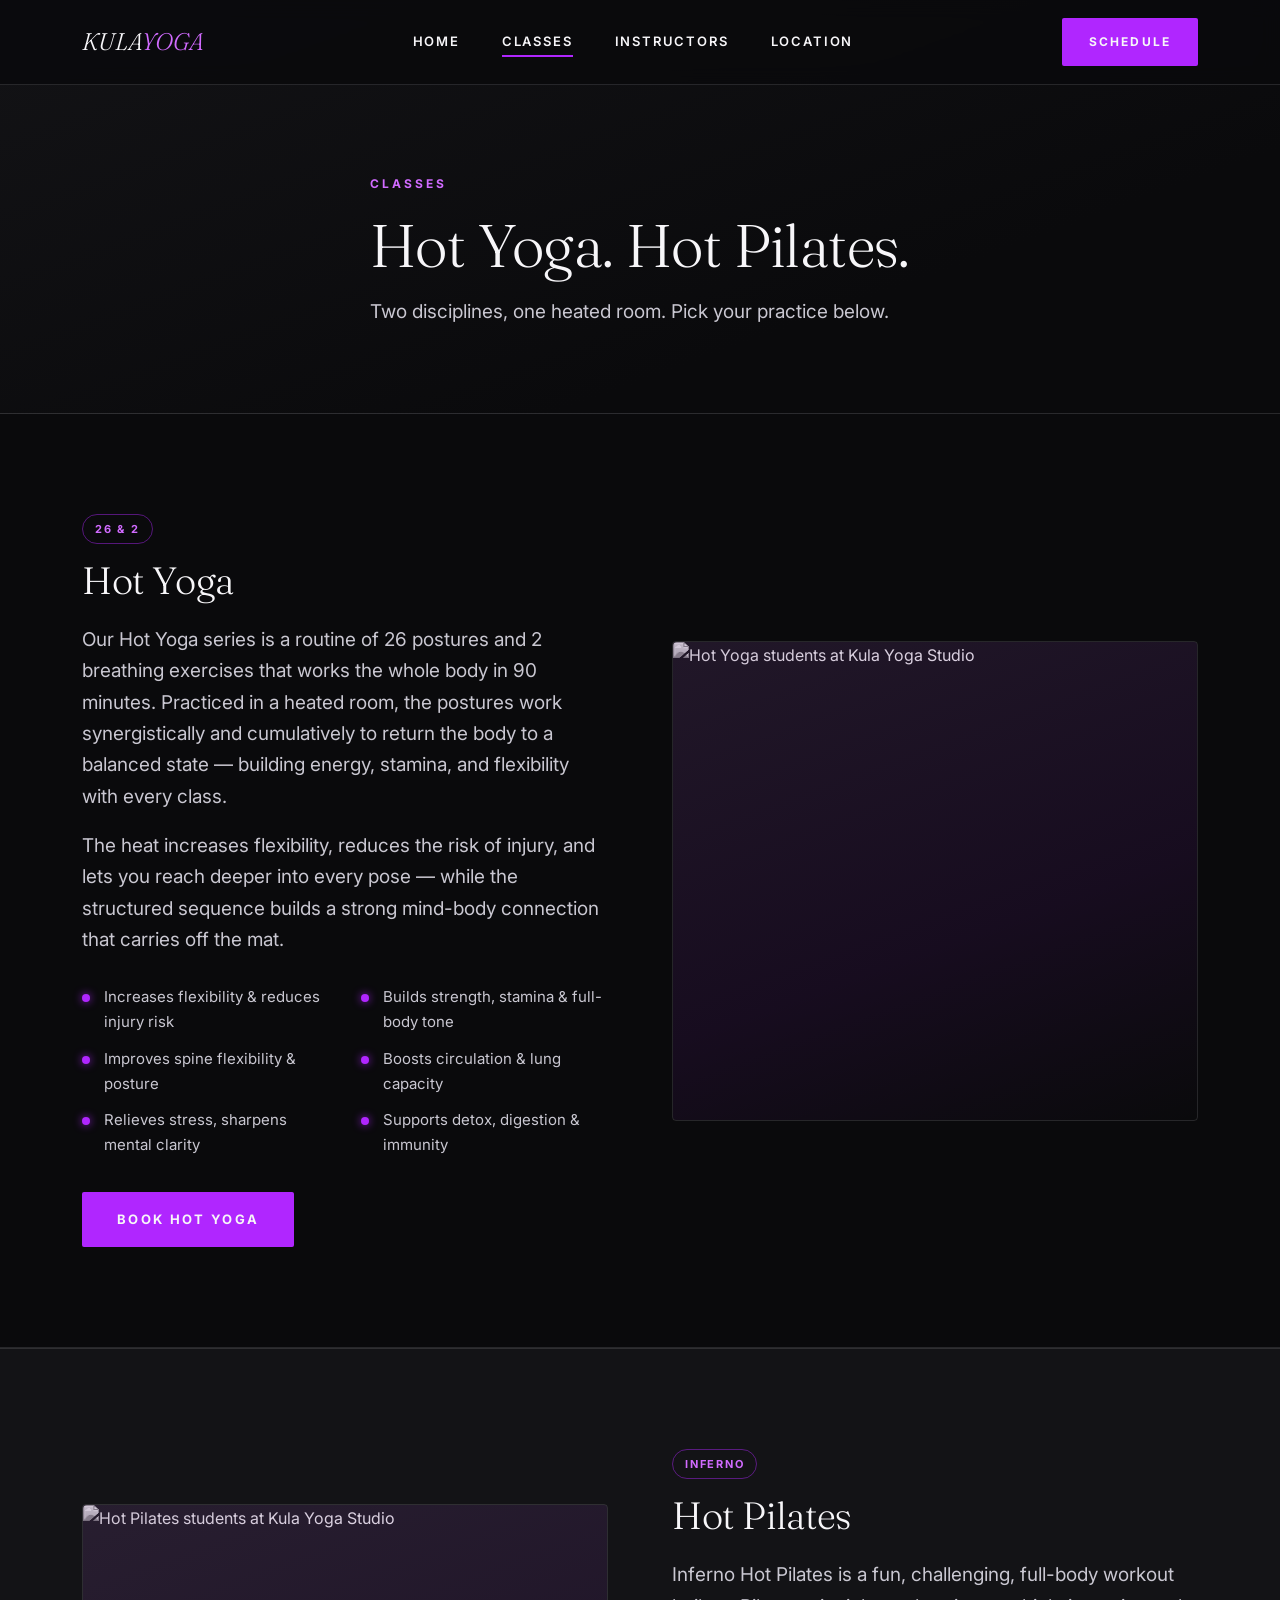
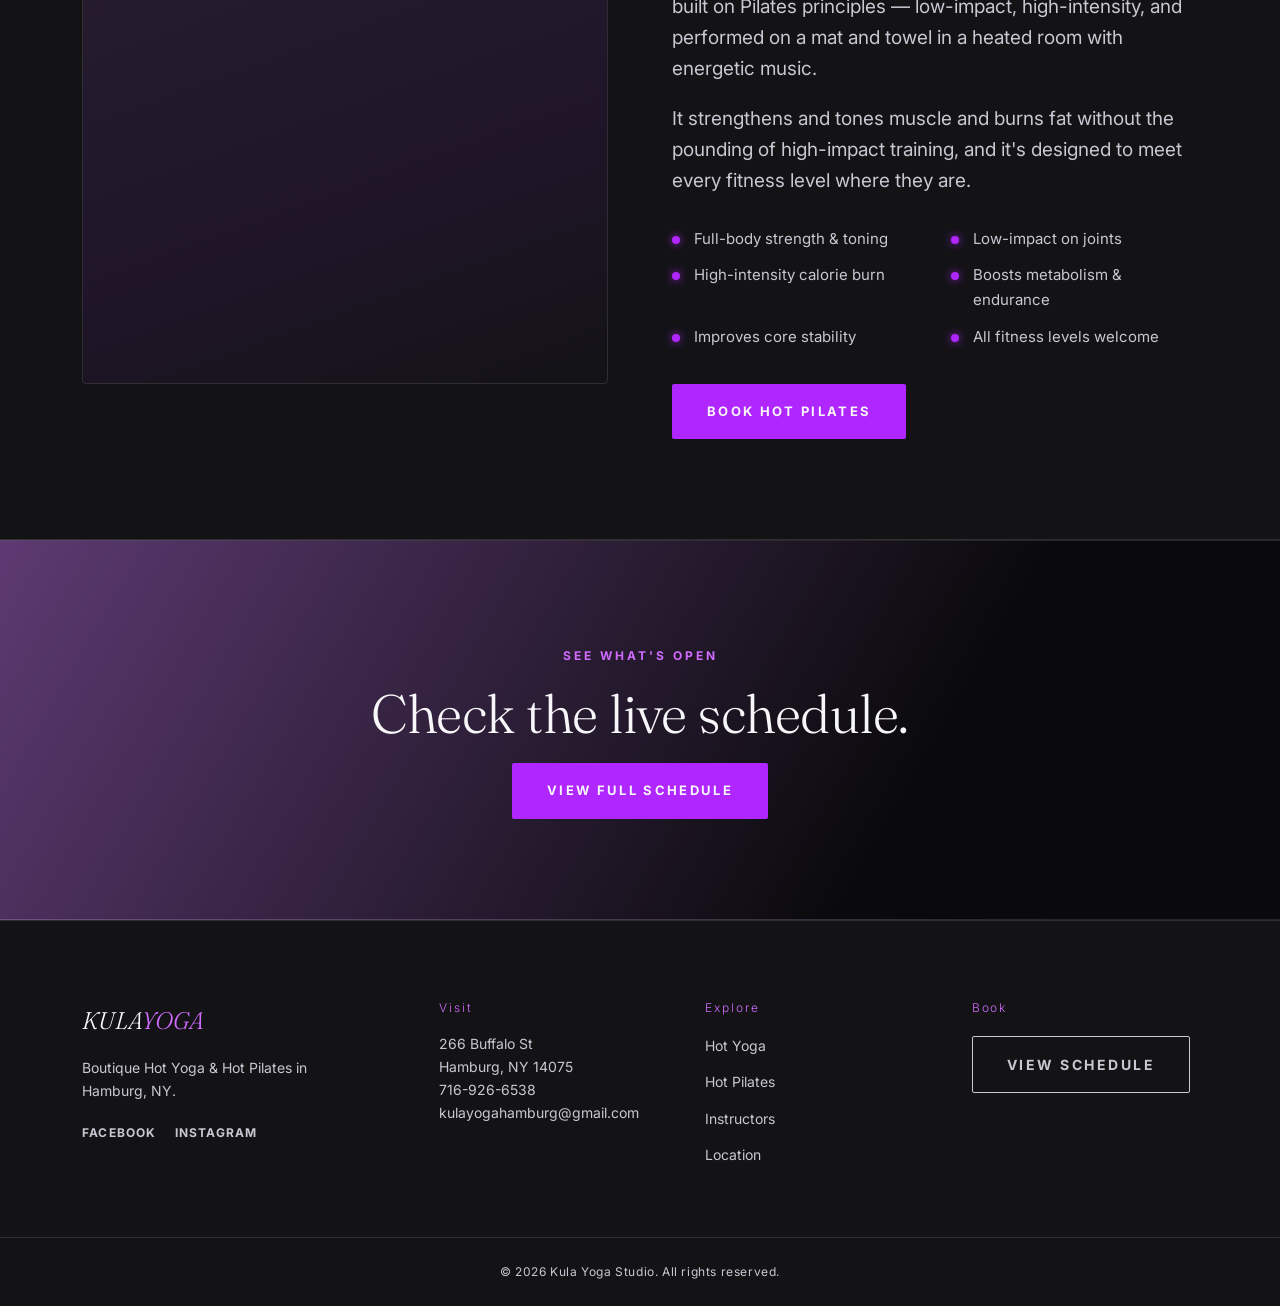
==== classes.html @ e3d1c580 "Add files via upload" ====
<!DOCTYPE html>
<html lang="en">
<head>
<meta charset="UTF-8">
<meta name="viewport" content="width=device-width, initial-scale=1.0">
<title>Classes — Hot Yoga &amp; Hot Pilates | Kula Yoga Studio</title>
<meta name="description" content="Hot Yoga (26 &amp; 2) and Inferno Hot Pilates classes at Kula Yoga Studio in Hamburg, NY.">
<link rel="preconnect" href="https://fonts.googleapis.com">
<link href="https://fonts.googleapis.com/css2?family=Fraunces:ital,opsz,wght@0,9..144,300;0,9..144,400;0,9..144,500;1,9..144,300;1,9..144,400;1,9..144,500&family=Inter:wght@400;500;600;700&display=swap" rel="stylesheet">
<link rel="stylesheet" href="styles.css">
</head>
<body>

<header class="site-header">
  <div class="header-inner">
    <a href="index.html" class="logo">KULA<span>YOGA</span></a>
    <nav class="main-nav">
      <ul>
        <li><a href="index.html">Home</a></li>
        <li class="has-dropdown active">
          <a href="classes.html">Classes</a>
          <ul class="dropdown">
            <li><a href="classes.html#hot-yoga">Hot Yoga</a></li>
            <li><a href="classes.html#hot-pilates">Hot Pilates</a></li>
          </ul>
        </li>
        <li><a href="instructors.html">Instructors</a></li>
        <li><a href="location.html">Location</a></li>
      </ul>
    </nav>
    <a class="btn btn-neon nav-cta" href="https://clients.mindbodyonline.com/classic/home?studioid=28443" target="_blank" rel="noopener">Schedule</a>
    <button class="mobile-toggle" aria-label="Toggle menu">☰</button>
  </div>
</header>

<section class="page-hero">
  <div class="wrap page-hero-inner">
    <div class="eyebrow">Classes</div>
    <h1 style="font-size:clamp(36px,6vw,60px);">Hot Yoga. Hot Pilates.</h1>
    <p class="lede" style="margin-top:18px;">Two disciplines, one heated room. Pick your practice below.</p>
  </div>
</section>

<section id="hot-yoga" class="class-detail">
  <div class="wrap grid-2">
    <div>
      <span class="tag">26 &amp; 2</span>
      <h2 style="font-size:38px; margin-bottom:22px;">Hot Yoga</h2>
      <p class="lede" style="max-width:none; margin-bottom:18px;">Our Hot Yoga series is a routine of 26 postures and 2 breathing exercises that works the whole body in 90 minutes. Practiced in a heated room, the postures work synergistically and cumulatively to return the body to a balanced state — building energy, stamina, and flexibility with every class.</p>
      <p class="lede" style="max-width:none; margin-bottom:30px;">The heat increases flexibility, reduces the risk of injury, and lets you reach deeper into every pose — while the structured sequence builds a strong mind-body connection that carries off the mat.</p>
      <ul class="benefits-list">
        <li>Increases flexibility &amp; reduces injury risk</li>
        <li>Builds strength, stamina &amp; full-body tone</li>
        <li>Improves spine flexibility &amp; posture</li>
        <li>Boosts circulation &amp; lung capacity</li>
        <li>Relieves stress, sharpens mental clarity</li>
        <li>Supports detox, digestion &amp; immunity</li>
      </ul>
      <div class="btn-row" style="margin-top:34px;">
        <a class="btn btn-neon" href="https://clients.mindbodyonline.com/asp/main_shop.asp?fl=true&amp;tabID=3" target="_blank" rel="noopener">Book Hot Yoga</a>
      </div>
    </div>
    <div class="photo-frame" style="min-height:480px;">
      <img class="photo" src="images/hotyoga.jpg" alt="Hot Yoga students at Kula Yoga Studio">
    </div>
  </div>
</section>

<section id="hot-pilates" class="class-detail section-alt">
  <div class="wrap grid-2">
    <div class="photo-frame" style="min-height:480px;">
      <img class="photo" src="images/hotpilates.jpg" alt="Hot Pilates students at Kula Yoga Studio">
    </div>
    <div>
      <span class="tag">Inferno</span>
      <h2 style="font-size:38px; margin-bottom:22px;">Hot Pilates</h2>
      <p class="lede" style="max-width:none; margin-bottom:18px;">Inferno Hot Pilates is a fun, challenging, full-body workout built on Pilates principles — low-impact, high-intensity, and performed on a mat and towel in a heated room with energetic music.</p>
      <p class="lede" style="max-width:none; margin-bottom:30px;">It strengthens and tones muscle and burns fat without the pounding of high-impact training, and it's designed to meet every fitness level where they are.</p>
      <ul class="benefits-list">
        <li>Full-body strength &amp; toning</li>
        <li>Low-impact on joints</li>
        <li>High-intensity calorie burn</li>
        <li>Boosts metabolism &amp; endurance</li>
        <li>Improves core stability</li>
        <li>All fitness levels welcome</li>
      </ul>
      <div class="btn-row" style="margin-top:34px;">
        <a class="btn btn-neon" href="https://clients.mindbodyonline.com/asp/main_shop.asp?fl=true&amp;tabID=3" target="_blank" rel="noopener">Book Hot Pilates</a>
      </div>
    </div>
  </div>
</section>

<section class="cta-banner">
  <div class="wrap">
    <div class="eyebrow">See What's Open</div>
    <h2>Check the live schedule.</h2>
    <div class="btn-row" style="justify-content:center;">
      <a class="btn btn-neon" href="https://clients.mindbodyonline.com/classic/home?studioid=28443" target="_blank" rel="noopener">View Full Schedule</a>
    </div>
  </div>
</section>

<footer class="site-footer">
  <div class="footer-inner">
    <div class="footer-brand">
      <a href="index.html" class="logo">KULA<span>YOGA</span></a>
      <p>Boutique Hot Yoga &amp; Hot Pilates in Hamburg, NY.</p>
      <div class="social-links">
        <a href="http://facebook.com/kulayogastudiohamburg" target="_blank" rel="noopener">Facebook</a>
        <a href="https://www.instagram.com/kula_yogastudio/" target="_blank" rel="noopener">Instagram</a>
      </div>
    </div>
    <div class="footer-col">
      <h4>Visit</h4>
      <p>266 Buffalo St<br>Hamburg, NY 14075</p>
      <p><a href="tel:7169266538">716-926-6538</a></p>
      <p><a href="mailto:kulayogahamburg@gmail.com">kulayogahamburg@gmail.com</a></p>
    </div>
    <div class="footer-col">
      <h4>Explore</h4>
      <ul>
        <li><a href="classes.html#hot-yoga">Hot Yoga</a></li>
        <li><a href="classes.html#hot-pilates">Hot Pilates</a></li>
        <li><a href="instructors.html">Instructors</a></li>
        <li><a href="location.html">Location</a></li>
      </ul>
    </div>
    <div class="footer-col">
      <h4>Book</h4>
      <a class="btn btn-outline" href="https://clients.mindbodyonline.com/classic/home?studioid=28443" target="_blank" rel="noopener">View Schedule</a>
    </div>
  </div>
  <div class="footer-bottom">© 2026 Kula Yoga Studio. All rights reserved.</div>
</footer>

<script src="script.js"></script>
</body>
</html>
---- styles.css ----
/* ==========================================================================
   KULA YOGA — Boutique Hot Yoga / Hot Pilates
   Black + White + Electric Neon Purple
   ========================================================================== */

:root {
  --black: #0a0a0c;
  --black-soft: #131316;
  --charcoal: #1b1b1f;
  --white: #f7f6f9;
  --white-dim: #c9c7d1;
  --neon: #b026ff;
  --neon-bright: #d16bff;
  --neon-deep: #5d3a72;
  --line: rgba(247, 246, 249, 0.12);
  --font-display: 'Fraunces', serif;
  --font-body: 'Inter', sans-serif;
}

* { box-sizing: border-box; margin: 0; padding: 0; }

html { scroll-behavior: smooth; }

body {
  background: var(--black);
  color: var(--white);
  font-family: var(--font-body);
  line-height: 1.65;
  -webkit-font-smoothing: antialiased;
  overflow-x: hidden;
}

img { max-width: 100%; display: block; }

a { color: inherit; text-decoration: none; }

ul { list-style: none; }

.wrap {
  max-width: 1180px;
  margin: 0 auto;
  padding: 0 32px;
}

h1, h2, h3, h4 {
  font-family: var(--font-display);
  font-weight: 300;
  line-height: 1.1;
  letter-spacing: -0.01em;
  text-transform: none;
}

.eyebrow {
  display: inline-block;
  font-family: var(--font-body);
  font-size: 12px;
  font-weight: 700;
  letter-spacing: 0.25em;
  text-transform: uppercase;
  color: var(--neon-bright);
  margin-bottom: 18px;
}

.section {
  padding: 110px 0;
  position: relative;
}

.section-tight { padding: 70px 0; }

.section-alt {
  background: var(--black-soft);
  border-top: 1px solid var(--line);
  border-bottom: 1px solid var(--line);
}

.center { text-align: center; }

.lede {
  font-size: 19px;
  color: var(--white-dim);
  max-width: 640px;
}

.center .lede { margin-left: auto; margin-right: auto; }

/* Buttons */
.btn {
  display: inline-block;
  padding: 16px 34px;
  font-family: var(--font-body);
  font-weight: 700;
  font-size: 13px;
  letter-spacing: 0.18em;
  text-transform: uppercase;
  border-radius: 2px;
  border: 1px solid transparent;
  cursor: pointer;
  transition: all 0.25s ease;
}

.btn-neon {
  background: var(--neon);
  color: var(--white);
  box-shadow: 0 0 0 rgba(176, 38, 255, 0);
}

.btn-neon:hover {
  background: var(--neon-bright);
  box-shadow: 0 0 28px rgba(176, 38, 255, 0.65);
  transform: translateY(-1px);
}

.btn-outline {
  background: transparent;
  border-color: var(--white-dim);
  color: var(--white);
}

.btn-outline:hover {
  border-color: var(--neon-bright);
  color: var(--neon-bright);
}

.btn-row { display: flex; gap: 16px; flex-wrap: wrap; }
.center .btn-row { justify-content: center; }

/* Header */
.site-header {
  position: fixed;
  top: 0; left: 0; right: 0;
  z-index: 100;
  background: rgba(10, 10, 12, 0.85);
  backdrop-filter: blur(10px);
  border-bottom: 1px solid var(--line);
}

.header-inner {
  max-width: 1180px;
  margin: 0 auto;
  padding: 0 32px;
  height: 84px;
  display: flex;
  align-items: center;
  justify-content: space-between;
  gap: 24px;
}

.logo {
  font-family: var(--font-display);
  font-style: italic;
  font-size: 24px;
  font-weight: 300;
  letter-spacing: 0;
  color: var(--white);
  white-space: nowrap;
}

.logo span { color: var(--neon-bright); font-style: italic; }

.main-nav { flex: 1; }

.main-nav > ul {
  display: flex;
  justify-content: center;
  gap: 42px;
}

.main-nav > ul > li {
  position: relative;
}

.main-nav > ul > li > a {
  font-size: 13px;
  font-weight: 600;
  letter-spacing: 0.14em;
  text-transform: uppercase;
  padding: 30px 0;
  display: inline-block;
  position: relative;
}

.main-nav > ul > li > a::after {
  content: "";
  position: absolute;
  left: 0; bottom: 26px;
  width: 0;
  height: 2px;
  background: var(--neon);
  transition: width 0.25s ease;
}

.main-nav > ul > li > a:hover::after,
.main-nav > ul > li.active > a::after {
  width: 100%;
}

.has-dropdown > a::before {
  content: "";
}

.dropdown {
  position: absolute;
  top: 100%;
  left: 50%;
  transform: translateX(-50%) translateY(8px);
  background: var(--charcoal);
  border: 1px solid var(--line);
  min-width: 200px;
  padding: 8px;
  opacity: 0;
  visibility: hidden;
  transition: all 0.2s ease;
  box-shadow: 0 20px 40px rgba(0,0,0,0.5);
}

.has-dropdown:hover .dropdown,
.has-dropdown.open .dropdown {
  opacity: 1;
  visibility: visible;
  transform: translateX(-50%) translateY(0);
}

.dropdown li a {
  display: block;
  padding: 12px 16px;
  font-size: 12px;
  font-weight: 600;
  letter-spacing: 0.1em;
  text-transform: uppercase;
  border-radius: 2px;
}

.dropdown li a:hover {
  background: rgba(176, 38, 255, 0.12);
  color: var(--neon-bright);
}

.nav-cta { flex-shrink: 0; padding: 13px 26px; font-size: 12px; }

.mobile-toggle {
  display: none;
  background: none;
  border: none;
  color: var(--white);
  font-size: 26px;
  cursor: pointer;
}

/* Hero */
.hero {
  min-height: 92vh;
  display: flex;
  align-items: center;
  padding-top: 84px;
  position: relative;
  background: var(--black);
  overflow: hidden;
}

.hero-bg {
  position: absolute;
  inset: 0;
  width: 100%;
  height: 100%;
  object-fit: cover;
  object-position: top center;
  filter: grayscale(1) contrast(1.05);
  opacity: 0.55;
}

.hero::before {
  content: "";
  position: absolute;
  inset: 0;
  background: radial-gradient(ellipse at 30% 25%, rgba(93,58,114,0.7), transparent 55%),
              radial-gradient(ellipse at 80% 85%, rgba(176,38,255,0.35), transparent 50%),
              linear-gradient(180deg, rgba(10,10,12,0.55) 0%, rgba(10,10,12,0.75) 55%, var(--black) 100%);
  z-index: 1;
}

.hero-inner { position: relative; z-index: 2; }

.hero-inner {
  max-width: 1180px;
  margin: 0 auto;
  padding: 60px 32px;
  width: 100%;
}

.hero h1 {
  font-size: clamp(42px, 7vw, 92px);
  max-width: 900px;
}

.hero h1 .accent { color: var(--neon-bright); font-style: italic; font-weight: 300; }

.hero .lede { margin-top: 24px; font-size: 20px; }

.hero .btn-row { margin-top: 40px; }

.hero-photo-tag {
  position: absolute;
  right: 6%;
  top: 50%;
  transform: translateY(-50%);
  width: 320px;
  height: 420px;
}

.page-hero {
  min-height: 46vh;
  display: flex;
  align-items: center;
  padding-top: 84px;
  background: linear-gradient(160deg, var(--black-soft), var(--black) 70%);
  border-bottom: 1px solid var(--line);
}

.page-hero-inner { padding: 70px 0; }

/* Image placeholders */
.img-placeholder {
  background: repeating-linear-gradient(135deg, #1a1a1e, #1a1a1e 12px, #1f151f 12px, #1f151f 24px);
  border: 1px dashed rgba(176,38,255,0.5);
  display: flex;
  align-items: center;
  justify-content: center;
  color: var(--neon-bright);
  font-family: var(--font-body);
  font-size: 12px;
  font-weight: 700;
  letter-spacing: 0.14em;
  text-transform: uppercase;
  text-align: center;
  border-radius: 4px;
  min-height: 260px;
  padding: 20px;
}

/* Real photos */
.photo {
  width: 100%;
  height: 100%;
  object-fit: cover;
  display: block;
  filter: grayscale(1) contrast(1.05);
  border-radius: 4px;
  transition: filter 0.4s ease, transform 0.4s ease;
}

.photo-frame {
  position: relative;
  overflow: hidden;
  border-radius: 4px;
  border: 1px solid var(--line);
  min-height: 260px;
}

.photo-frame:hover .photo {
  filter: grayscale(0.35) contrast(1.05) saturate(1.1);
  transform: scale(1.04);
}

.photo-frame::after {
  content: "";
  position: absolute;
  inset: 0;
  background: linear-gradient(160deg, rgba(93,58,114,0.28), rgba(176,38,255,0.08) 60%, transparent);
  pointer-events: none;
}

.class-card .photo-frame { min-height: 220px; border-radius: 0; border-left: none; border-right: none; border-top: none; }

/* Grid layouts */
.grid-2 {
  display: grid;
  grid-template-columns: 1fr 1fr;
  gap: 64px;
  align-items: center;
}

.grid-3 {
  display: grid;
  grid-template-columns: repeat(3, 1fr);
  gap: 32px;
}

.grid-4 {
  display: grid;
  grid-template-columns: repeat(4, 1fr);
  gap: 28px;
}

/* Class / feature cards */
.card {
  background: var(--black-soft);
  border: 1px solid var(--line);
  border-radius: 6px;
  padding: 40px 32px;
  transition: border-color 0.25s ease, transform 0.25s ease;
}

.card:hover {
  border-color: rgba(176, 38, 255, 0.5);
  transform: translateY(-4px);
}

.class-card {
  border: 1px solid var(--line);
  border-radius: 6px;
  overflow: hidden;
  background: var(--black-soft);
  transition: border-color 0.25s ease, transform 0.25s ease;
}

.class-card:hover {
  border-color: rgba(176, 38, 255, 0.6);
  transform: translateY(-4px);
}

.class-card .img-placeholder { min-height: 220px; border-radius: 0; border-left: none; border-right: none; border-top: none; }

.class-card-body { padding: 32px; }

.tag {
  display: inline-block;
  font-size: 11px;
  font-weight: 700;
  letter-spacing: 0.16em;
  text-transform: uppercase;
  color: var(--neon-bright);
  border: 1px solid rgba(176,38,255,0.45);
  padding: 5px 12px;
  border-radius: 20px;
  margin-bottom: 16px;
}

/* Class detail sections */
.class-detail {
  padding: 100px 0;
  scroll-margin-top: 100px;
  border-bottom: 1px solid var(--line);
}

.class-detail:last-child { border-bottom: none; }

.benefits-list {
  display: grid;
  grid-template-columns: 1fr 1fr;
  gap: 12px 32px;
  margin-top: 28px;
}

.benefits-list li {
  font-size: 15px;
  color: var(--white-dim);
  padding-left: 22px;
  position: relative;
}

.benefits-list li::before {
  content: "";
  position: absolute;
  left: 0;
  top: 9px;
  width: 8px;
  height: 8px;
  background: var(--neon);
  border-radius: 50%;
  box-shadow: 0 0 8px rgba(176,38,255,0.8);
}

/* Testimonials */
.testimonial {
  border-left: 2px solid var(--neon);
  padding-left: 24px;
}

.testimonial p { font-size: 17px; color: var(--white-dim); font-style: italic; }
.testimonial cite { display: block; margin-top: 14px; font-style: normal; font-size: 12px; letter-spacing: 0.14em; text-transform: uppercase; color: var(--neon-bright); }

/* Instructor cards */
.instructor-card { text-align: left; }
.instructor-card .img-placeholder,
.instructor-card .photo-frame { aspect-ratio: 4/5; min-height: 0; margin-bottom: 20px; }
.instructor-card h3 { font-size: 18px; }
.instructor-card .role { color: var(--neon-bright); font-size: 12px; letter-spacing: 0.12em; text-transform: uppercase; margin: 6px 0 12px; font-weight: 700; }
.instructor-card p.bio { font-size: 14px; color: var(--white-dim); }

/* Location */
.map-frame {
  border: 1px solid var(--line);
  border-radius: 6px;
  overflow: hidden;
  min-height: 420px;
}

.map-frame iframe { width: 100%; height: 100%; min-height: 420px; border: 0; filter: grayscale(1) invert(0.92) contrast(0.9); }

.info-line { display: flex; gap: 14px; margin-bottom: 18px; font-size: 16px; }
.info-line .label { color: var(--neon-bright); font-weight: 700; font-size: 12px; letter-spacing: 0.12em; text-transform: uppercase; min-width: 90px; padding-top: 3px; }

/* CTA banner */
.cta-banner {
  background: linear-gradient(120deg, var(--neon-deep), var(--black) 70%);
  border-top: 1px solid var(--line);
  border-bottom: 1px solid var(--line);
  text-align: center;
  padding: 100px 0;
}

.cta-banner h2 { font-size: clamp(30px, 5vw, 54px); margin-bottom: 20px; }

/* Footer */
.site-footer {
  background: var(--black-soft);
  border-top: 1px solid var(--line);
  padding: 80px 0 0;
}

.footer-inner {
  max-width: 1180px;
  margin: 0 auto;
  padding: 0 32px;
  display: grid;
  grid-template-columns: 1.4fr 1fr 1fr 1fr;
  gap: 40px;
  padding-bottom: 60px;
}

.footer-brand p { color: var(--white-dim); font-size: 14px; margin: 16px 0 20px; max-width: 240px; }

.social-links { display: flex; gap: 18px; }
.social-links a { font-size: 12px; font-weight: 700; letter-spacing: 0.1em; text-transform: uppercase; color: var(--white-dim); }
.social-links a:hover { color: var(--neon-bright); }

.footer-col h4 { font-family: var(--font-body); font-size: 12px; letter-spacing: 0.16em; color: var(--neon-bright); margin-bottom: 18px; }
.footer-col p, .footer-col a { color: var(--white-dim); font-size: 14px; }
.footer-col ul li { margin-bottom: 10px; }
.footer-col ul li a:hover { color: var(--neon-bright); }
.footer-col .btn { margin-top: 4px; }

.footer-bottom {
  border-top: 1px solid var(--line);
  padding: 24px 32px;
  text-align: center;
  font-size: 12px;
  color: var(--white-dim);
  letter-spacing: 0.05em;
}

/* Responsive */
@media (max-width: 980px) {
  .main-nav, .nav-cta { display: none; }
  .mobile-toggle { display: block; }
  .site-header.open .main-nav {
    display: block;
    position: absolute;
    top: 84px; left: 0; right: 0;
    background: var(--black-soft);
    border-top: 1px solid var(--line);
    padding: 20px 32px 30px;
  }
  .site-header.open .main-nav > ul { flex-direction: column; gap: 4px; }
  .site-header.open .main-nav > ul > li > a { padding: 14px 0; }
  .site-header.open .dropdown { position: static; opacity: 1; visibility: visible; transform: none; display: none; background: transparent; border: none; box-shadow: none; margin-left: 12px; }
  .site-header.open .has-dropdown.open .dropdown { display: block; }
  .site-header.open .nav-cta { display: inline-block; margin-top: 10px; }
  .grid-2 { grid-template-columns: 1fr; gap: 40px; }
  .grid-3 { grid-template-columns: 1fr; }
  .grid-4 { grid-template-columns: 1fr 1fr; }
  .benefits-list { grid-template-columns: 1fr; }
  .footer-inner { grid-template-columns: 1fr 1fr; }
  .hero-photo-tag { display: none; }
}

@media (max-width: 560px) {
  .wrap, .header-inner, .hero-inner { padding-left: 20px; padding-right: 20px; }
  .section { padding: 70px 0; }
  .grid-4 { grid-template-columns: 1fr; }
  .footer-inner { grid-template-columns: 1fr; }
}
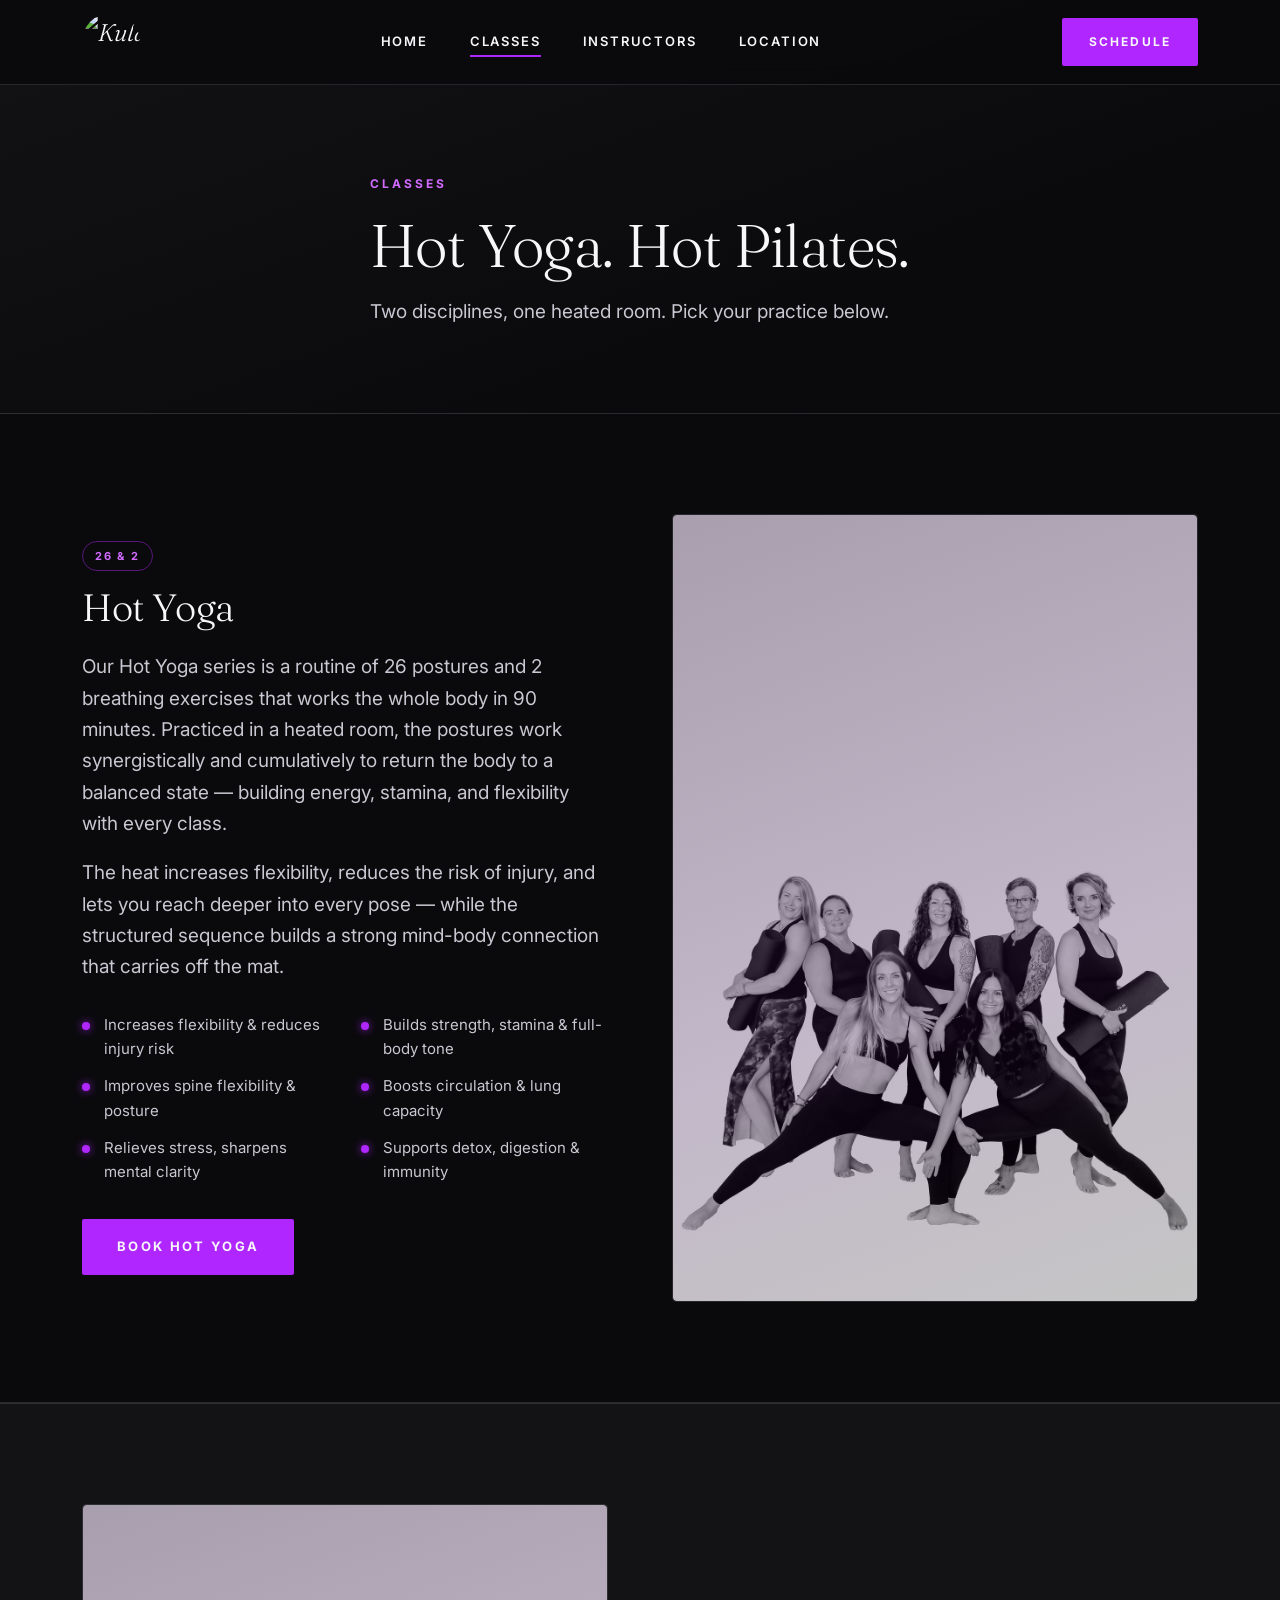
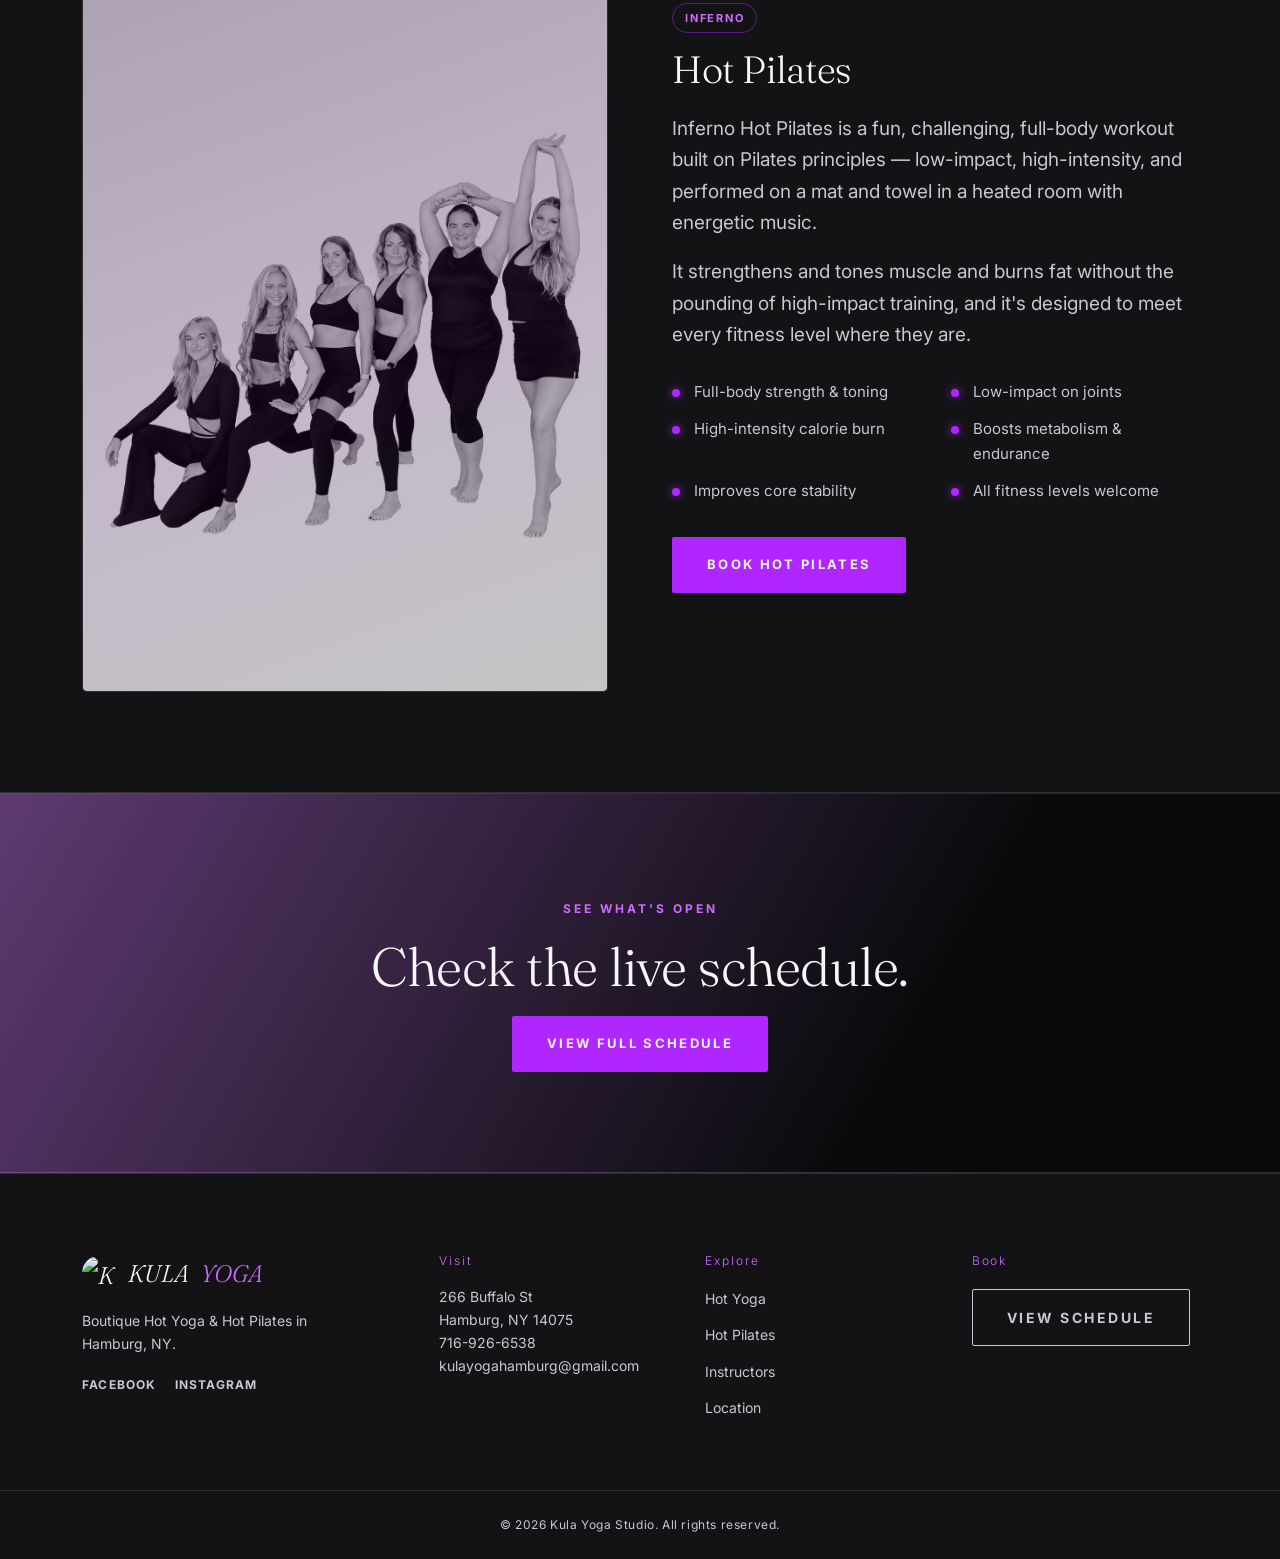
==== commit e5740c0c: "Add files via upload" ====
--- a/classes.html
+++ b/classes.html
@@ -13,7 +13,7 @@
 
 <header class="site-header">
   <div class="header-inner">
-    <a href="index.html" class="logo">KULA<span>YOGA</span></a>
+    <a href="index.html" class="logo logo-icon-only"><img src="images/logo.png" alt="Kula Yoga Studio" class="logo-mark"></a>
     <nav class="main-nav">
       <ul>
         <li><a href="index.html">Home</a></li>
@@ -104,7 +104,7 @@
 <footer class="site-footer">
   <div class="footer-inner">
     <div class="footer-brand">
-      <a href="index.html" class="logo">KULA<span>YOGA</span></a>
+      <a href="index.html" class="logo"><img src="images/logo.png" alt="Kula Yoga Studio" class="logo-mark">KULA<span>YOGA</span></a>
       <p>Boutique Hot Yoga &amp; Hot Pilates in Hamburg, NY.</p>
       <div class="social-links">
         <a href="http://facebook.com/kulayogastudiohamburg" target="_blank" rel="noopener">Facebook</a>
--- a/styles.css
+++ b/styles.css
@@ -147,6 +147,9 @@
 }
 
 .logo {
+  display: inline-flex;
+  align-items: center;
+  gap: 12px;
   font-family: var(--font-display);
   font-style: italic;
   font-size: 24px;
@@ -157,6 +160,20 @@
 }
 
 .logo span { color: var(--neon-bright); font-style: italic; }
+
+.logo-mark {
+  width: 40px;
+  height: 40px;
+  border-radius: 50%;
+  flex-shrink: 0;
+}
+
+.footer-brand .logo-mark { width: 34px; height: 34px; }
+
+.logo-icon-only .logo-mark {
+  width: 58px;
+  height: 58px;
+}
 
 .main-nav { flex: 1; }
 
@@ -264,9 +281,9 @@
   width: 100%;
   height: 100%;
   object-fit: cover;
-  object-position: top center;
-  filter: grayscale(1) contrast(1.05);
-  opacity: 0.55;
+  object-position: center 30%;
+  filter: grayscale(0.2) contrast(1.1) saturate(1.15);
+  opacity: 0.75;
 }
 
 .hero::before {
@@ -371,6 +388,26 @@
 }
 
 .class-card .photo-frame { min-height: 220px; border-radius: 0; border-left: none; border-right: none; border-top: none; }
+
+/* Team gallery (Instructors page) */
+.team-gallery {
+  display: grid;
+  grid-template-columns: repeat(12, 1fr);
+  gap: 24px;
+}
+
+.team-gallery .photo-frame { min-height: 280px; }
+
+.g-6 { grid-column: span 6; }
+.g-7 { grid-column: span 7; }
+.g-5 { grid-column: span 5; }
+.g-12 { grid-column: span 12; }
+.g-12 .photo-frame { min-height: 420px; }
+
+@media (max-width: 760px) {
+  .team-gallery { grid-template-columns: 1fr; }
+  .g-6, .g-7, .g-5, .g-12 { grid-column: span 1; }
+}
 
 /* Grid layouts */
 .grid-2 {
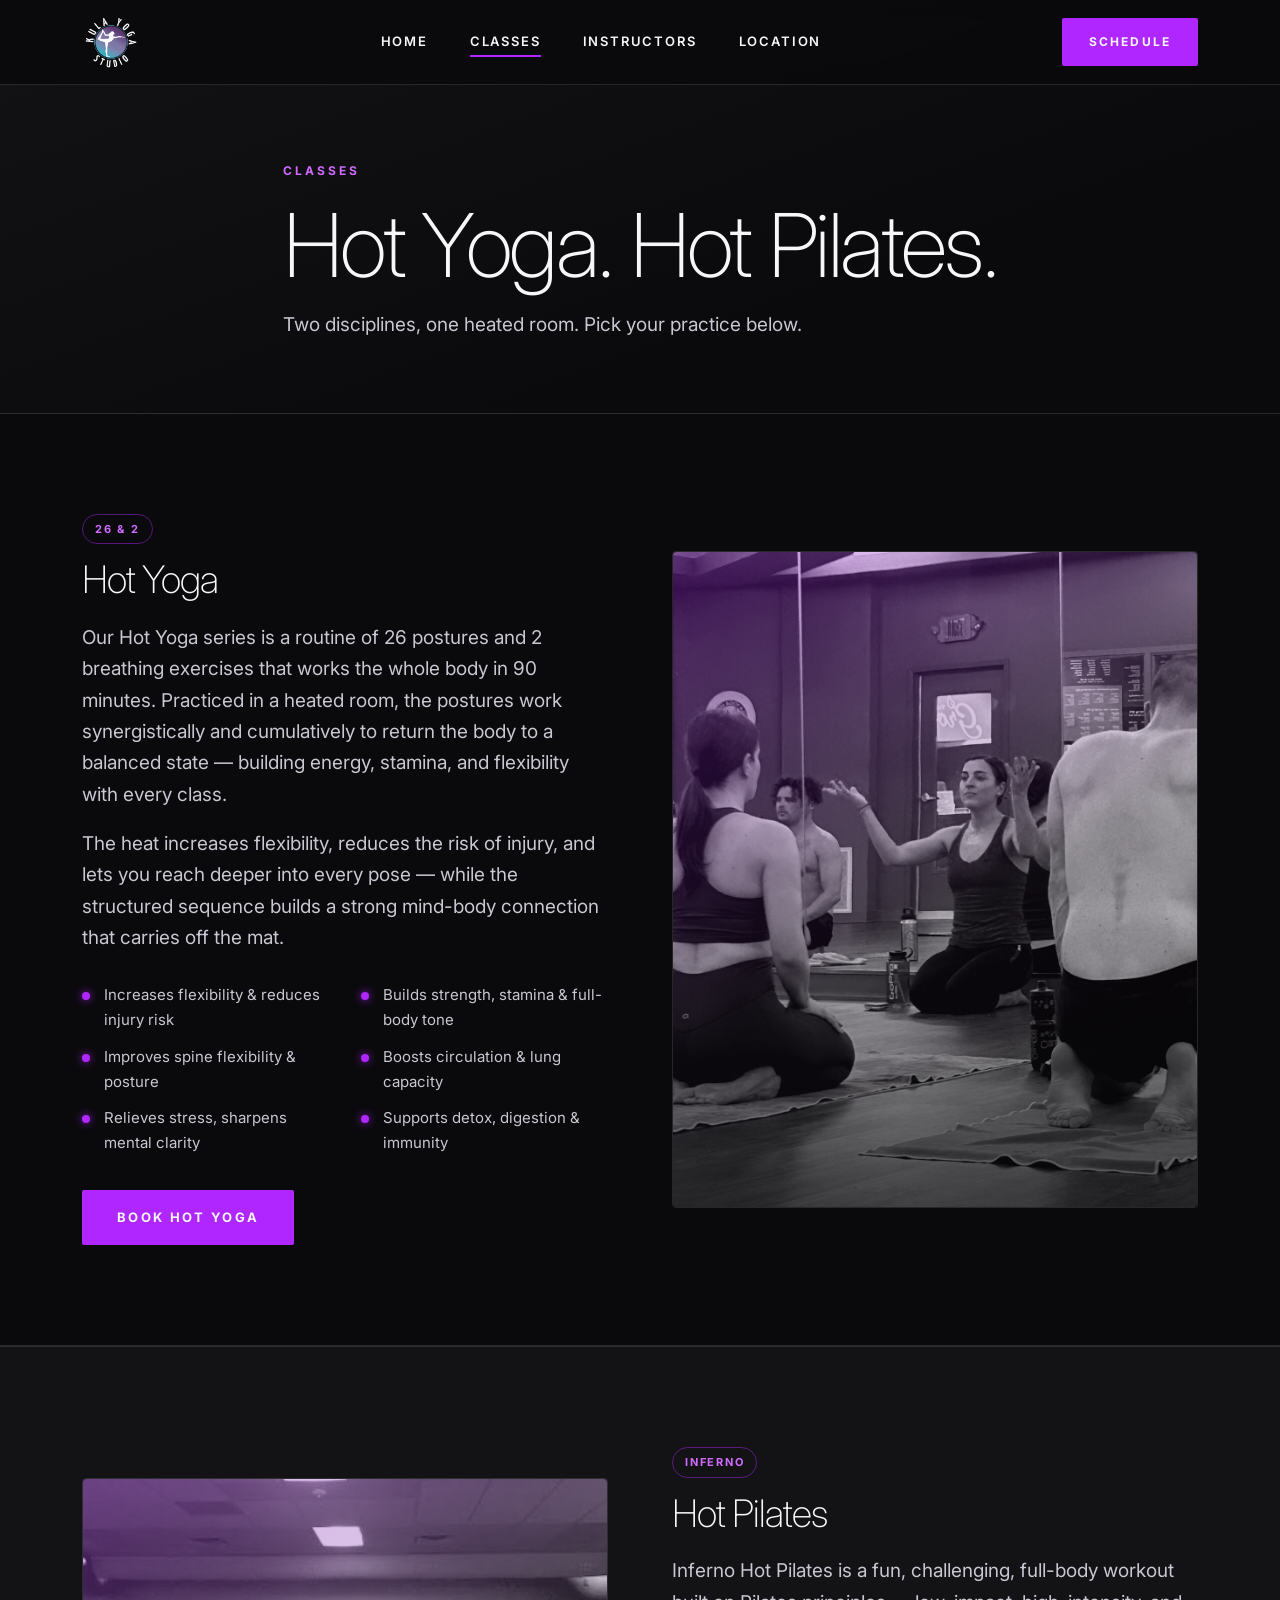
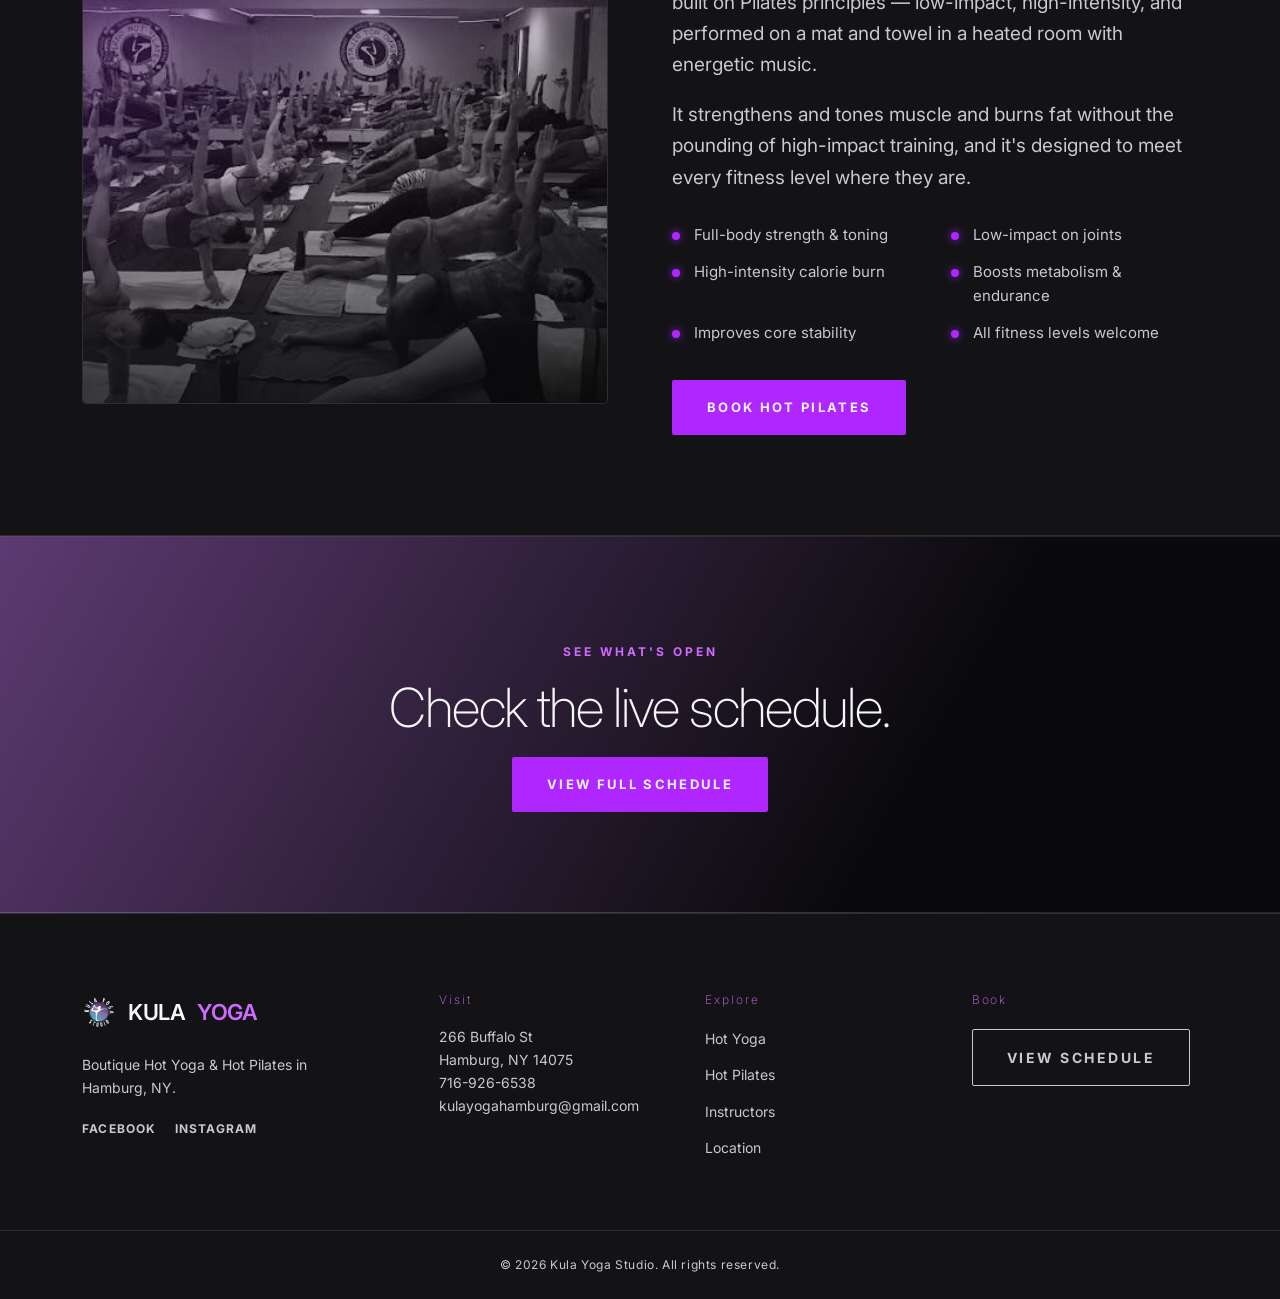
==== commit d37f0087: "Add files via upload" ====
--- a/classes.html
+++ b/classes.html
@@ -6,7 +6,7 @@
 <title>Classes — Hot Yoga &amp; Hot Pilates | Kula Yoga Studio</title>
 <meta name="description" content="Hot Yoga (26 &amp; 2) and Inferno Hot Pilates classes at Kula Yoga Studio in Hamburg, NY.">
 <link rel="preconnect" href="https://fonts.googleapis.com">
-<link href="https://fonts.googleapis.com/css2?family=Fraunces:ital,opsz,wght@0,9..144,300;0,9..144,400;0,9..144,500;1,9..144,300;1,9..144,400;1,9..144,500&family=Inter:wght@400;500;600;700&display=swap" rel="stylesheet">
+<link href="https://fonts.googleapis.com/css2?family=Inter:wght@200;300;400;500;600;700&display=swap" rel="stylesheet">
 <link rel="stylesheet" href="styles.css">
 </head>
 <body>
@@ -36,7 +36,7 @@
 <section class="page-hero">
   <div class="wrap page-hero-inner">
     <div class="eyebrow">Classes</div>
-    <h1 style="font-size:clamp(36px,6vw,60px);">Hot Yoga. Hot Pilates.</h1>
+    <h1 style="font-size:clamp(42px,8vw,88px);">Hot Yoga. Hot Pilates.</h1>
     <p class="lede" style="margin-top:18px;">Two disciplines, one heated room. Pick your practice below.</p>
   </div>
 </section>
--- a/styles.css
+++ b/styles.css
@@ -13,7 +13,7 @@
   --neon-bright: #d16bff;
   --neon-deep: #5d3a72;
   --line: rgba(247, 246, 249, 0.12);
-  --font-display: 'Fraunces', serif;
+  --font-display: 'Inter', sans-serif;
   --font-body: 'Inter', sans-serif;
 }
 
@@ -44,9 +44,9 @@
 
 h1, h2, h3, h4 {
   font-family: var(--font-display);
-  font-weight: 300;
-  line-height: 1.1;
-  letter-spacing: -0.01em;
+  font-weight: 200;
+  line-height: 1.05;
+  letter-spacing: -0.03em;
   text-transform: none;
 }
 
@@ -151,15 +151,15 @@
   align-items: center;
   gap: 12px;
   font-family: var(--font-display);
-  font-style: italic;
-  font-size: 24px;
-  font-weight: 300;
-  letter-spacing: 0;
+  font-style: normal;
+  font-size: 22px;
+  font-weight: 600;
+  letter-spacing: -0.02em;
   color: var(--white);
   white-space: nowrap;
 }
 
-.logo span { color: var(--neon-bright); font-style: italic; }
+.logo span { color: var(--neon-bright); font-style: normal; }
 
 .logo-mark {
   width: 40px;
@@ -306,11 +306,13 @@
 }
 
 .hero h1 {
-  font-size: clamp(42px, 7vw, 92px);
-  max-width: 900px;
-}
-
-.hero h1 .accent { color: var(--neon-bright); font-style: italic; font-weight: 300; }
+  font-size: clamp(52px, 10vw, 156px);
+  font-weight: 200;
+  letter-spacing: -0.04em;
+  max-width: 1000px;
+}
+
+.hero h1 .accent { color: var(--neon-bright); font-style: normal; font-weight: 200; }
 
 .hero .lede { margin-top: 24px; font-size: 20px; }
 
@@ -387,7 +389,13 @@
   pointer-events: none;
 }
 
-.class-card .photo-frame { min-height: 220px; border-radius: 0; border-left: none; border-right: none; border-top: none; }
+.class-card .photo-frame { aspect-ratio: 3 / 4; height: auto; min-height: 220px; border-radius: 0; border-left: none; border-right: none; border-top: none; }
+
+.class-card .photo-frame::after,
+.class-detail .photo-frame::after {
+  background: linear-gradient(180deg, rgba(10,10,12,0.05) 0%, rgba(10,10,12,0.15) 55%, rgba(10,10,12,0.75) 100%),
+              linear-gradient(150deg, rgba(176,38,255,0.32), rgba(93,58,114,0.12) 55%, transparent);
+}
 
 /* Team gallery (Instructors page) */
 .team-gallery {
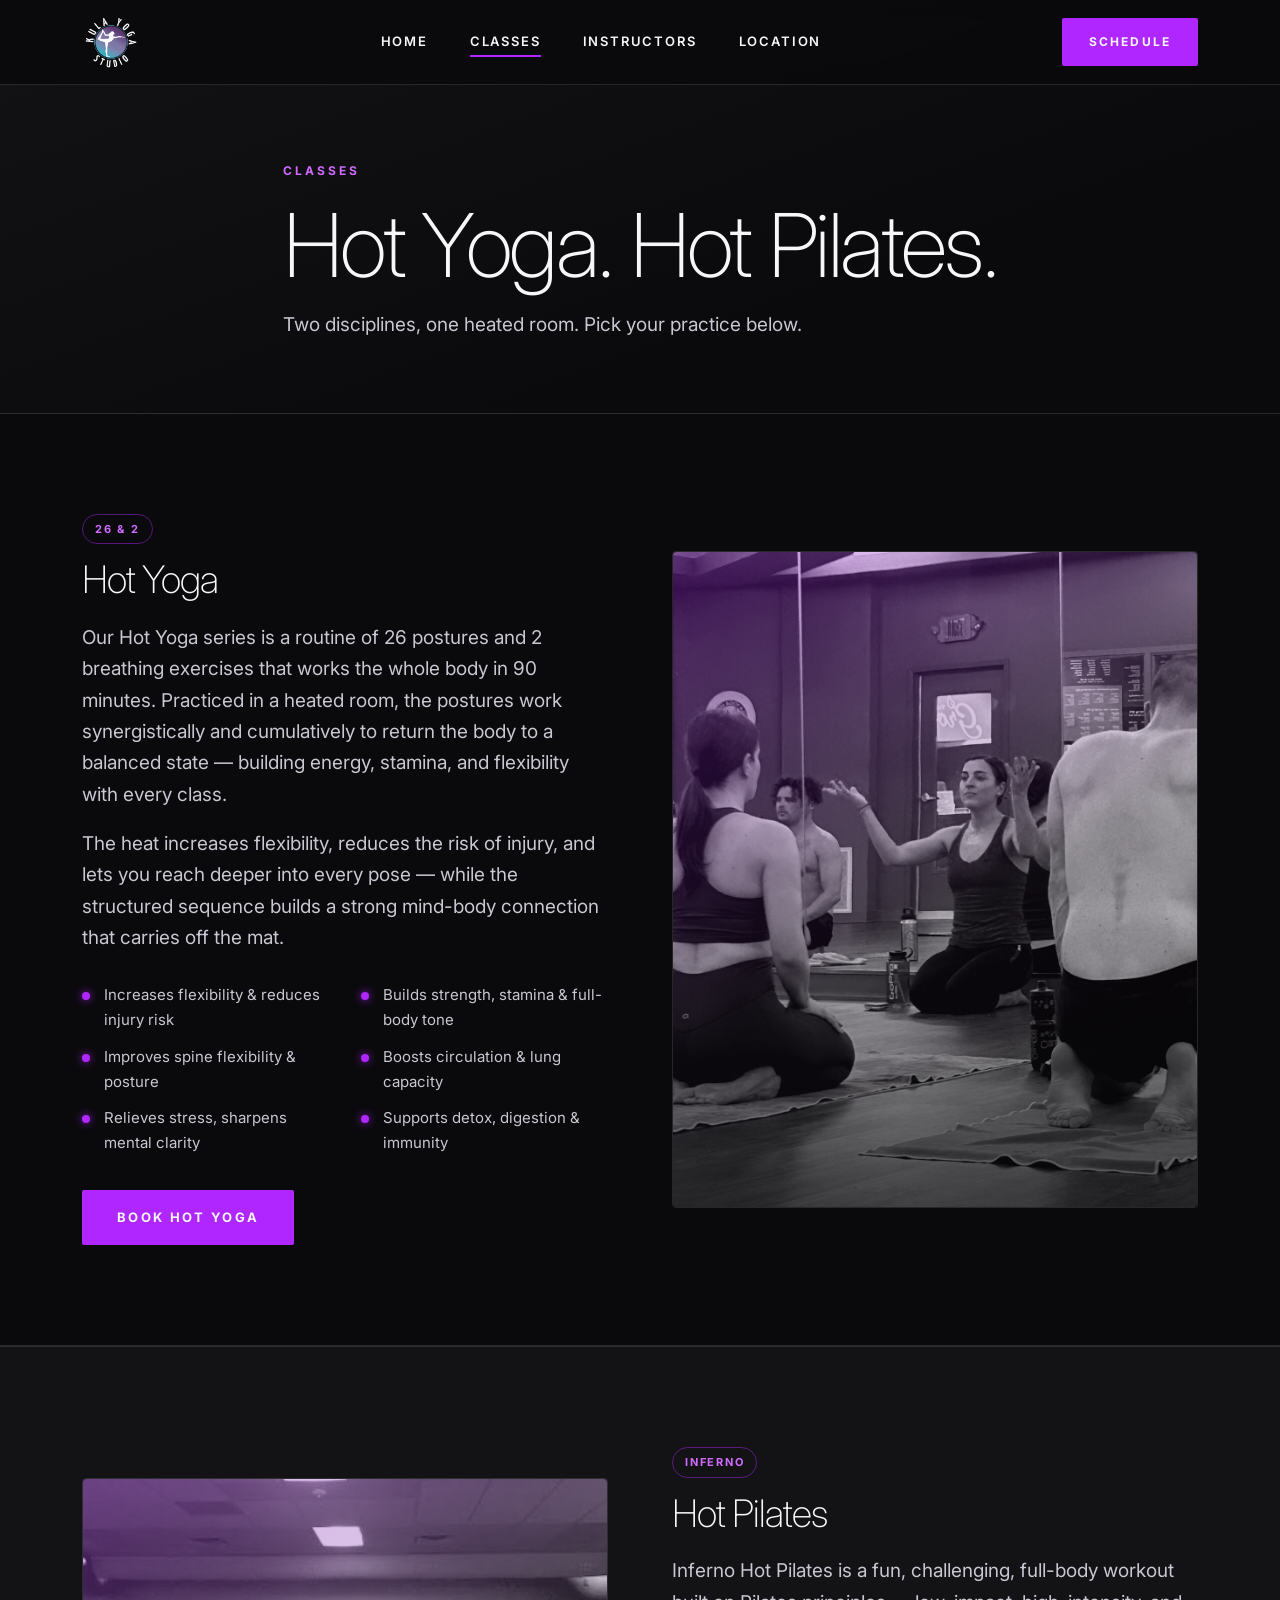
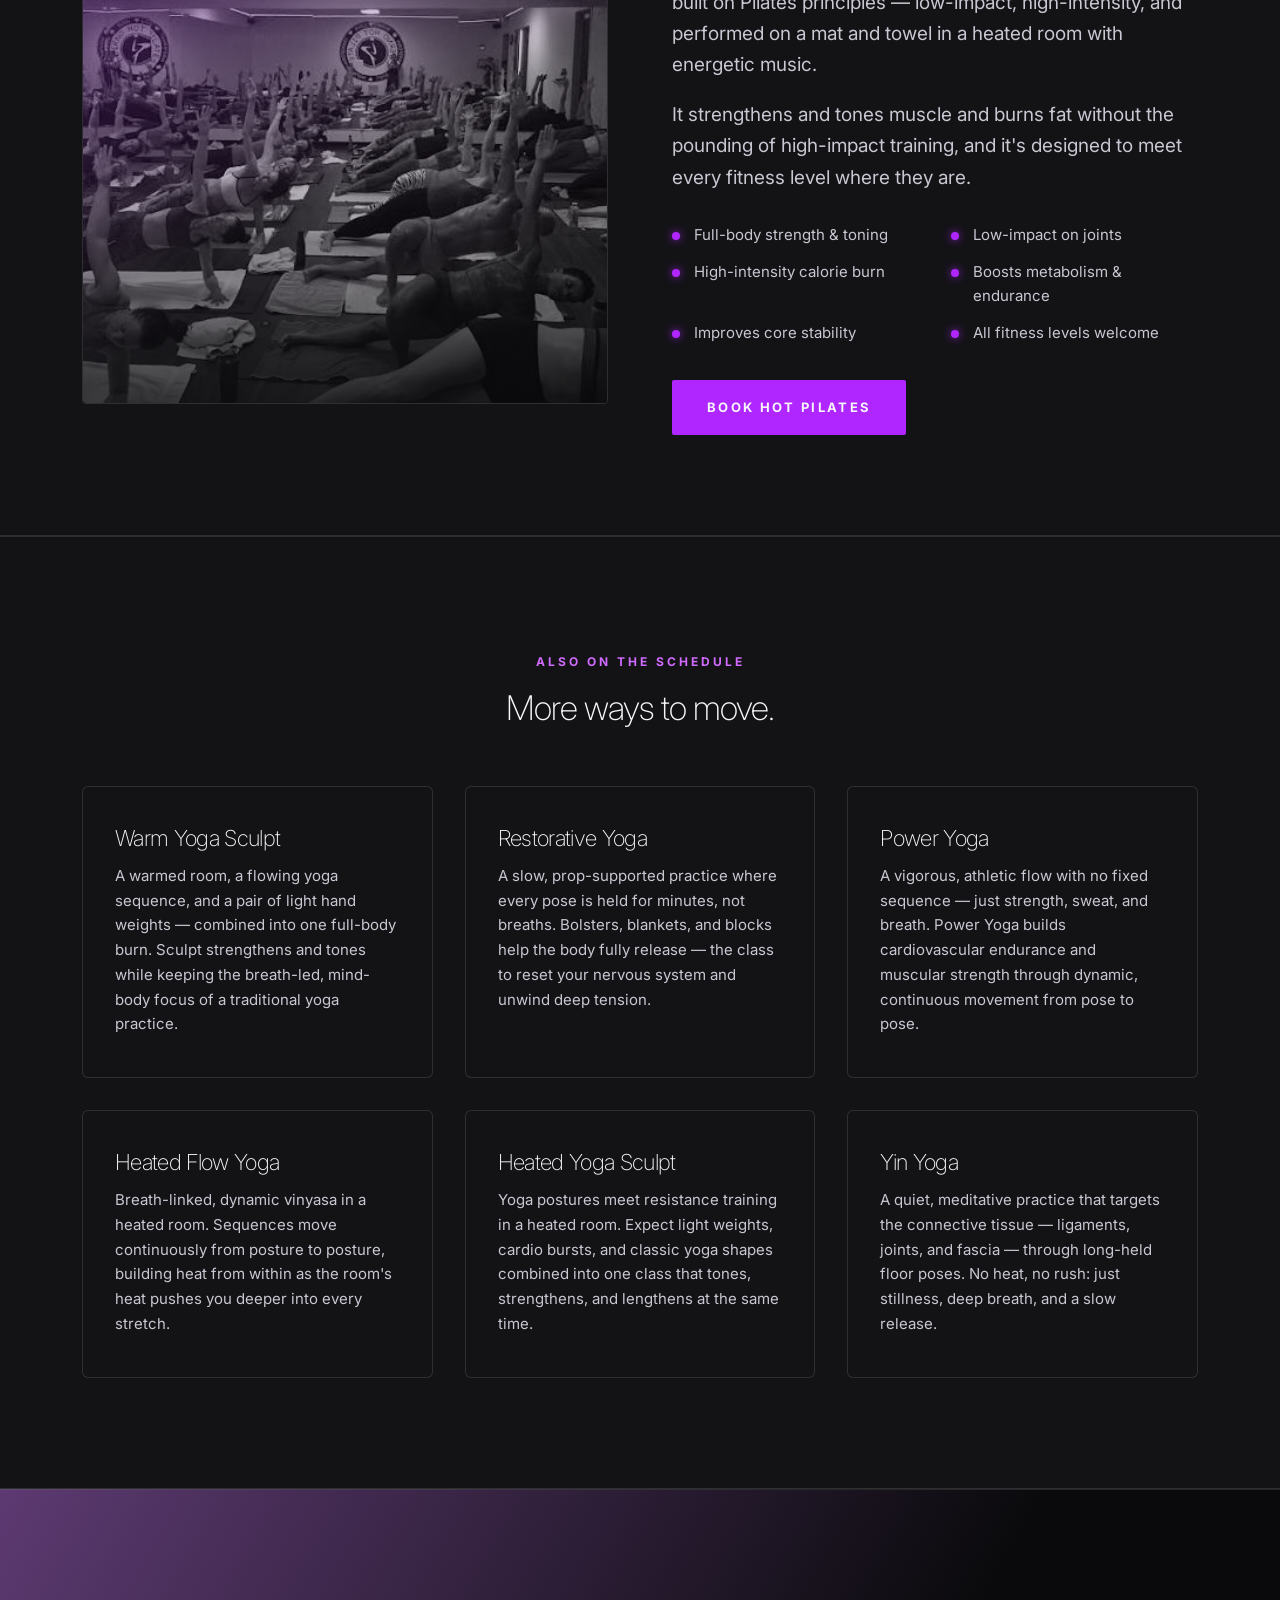
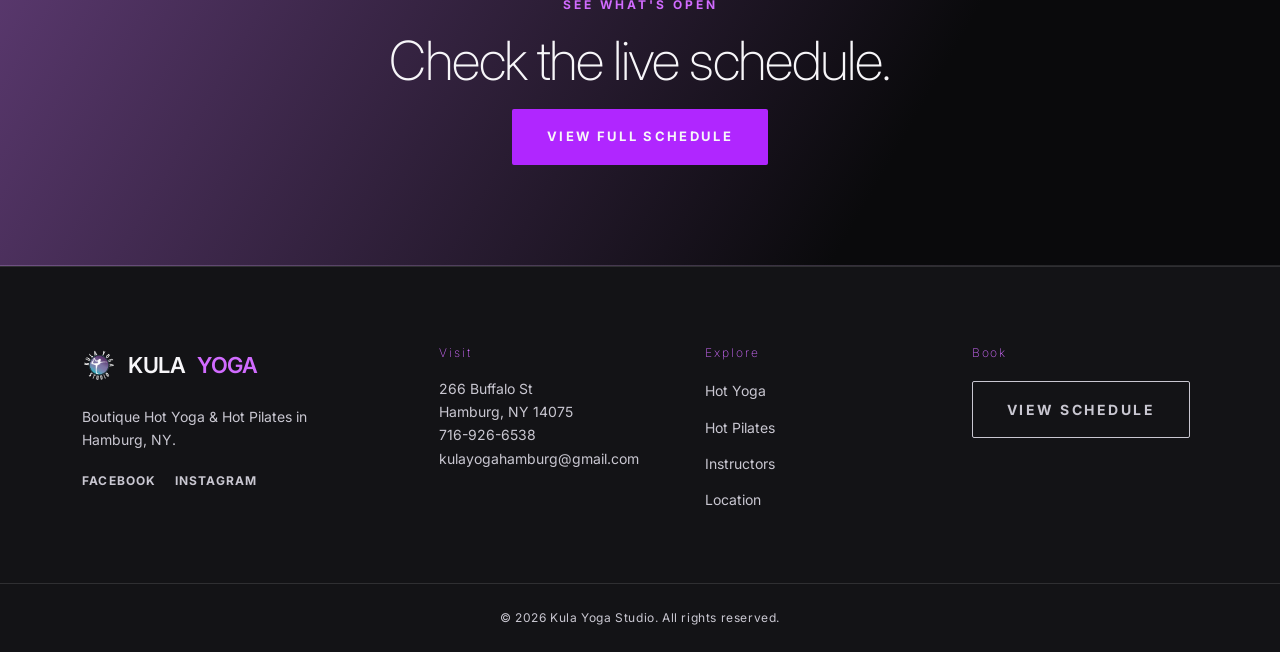
==== commit f6202215: "Add files via upload" ====
--- a/classes.html
+++ b/classes.html
@@ -91,6 +91,46 @@
   </div>
 </section>
 
+<section class="section section-alt">
+  <div class="wrap center">
+    <div class="eyebrow">Also on the Schedule</div>
+    <h2 style="font-size:34px; max-width:640px; margin:0 auto 60px;">More ways to move.</h2>
+  </div>
+  <div class="wrap grid-3">
+
+    <div class="card class-mini-card" id="warm-yoga-sculpt">
+      <h3 style="font-size:22px;">Warm Yoga Sculpt</h3>
+      <p>A warmed room, a flowing yoga sequence, and a pair of light hand weights — combined into one full-body burn. Sculpt strengthens and tones while keeping the breath-led, mind-body focus of a traditional yoga practice.</p>
+    </div>
+
+    <div class="card class-mini-card" id="restorative-yoga">
+      <h3 style="font-size:22px;">Restorative Yoga</h3>
+      <p>A slow, prop-supported practice where every pose is held for minutes, not breaths. Bolsters, blankets, and blocks help the body fully release — the class to reset your nervous system and unwind deep tension.</p>
+    </div>
+
+    <div class="card class-mini-card" id="power-yoga">
+      <h3 style="font-size:22px;">Power Yoga</h3>
+      <p>A vigorous, athletic flow with no fixed sequence — just strength, sweat, and breath. Power Yoga builds cardiovascular endurance and muscular strength through dynamic, continuous movement from pose to pose.</p>
+    </div>
+
+    <div class="card class-mini-card" id="heated-flow-yoga">
+      <h3 style="font-size:22px;">Heated Flow Yoga</h3>
+      <p>Breath-linked, dynamic vinyasa in a heated room. Sequences move continuously from posture to posture, building heat from within as the room's heat pushes you deeper into every stretch.</p>
+    </div>
+
+    <div class="card class-mini-card" id="heated-yoga-sculpt">
+      <h3 style="font-size:22px;">Heated Yoga Sculpt</h3>
+      <p>Yoga postures meet resistance training in a heated room. Expect light weights, cardio bursts, and classic yoga shapes combined into one class that tones, strengthens, and lengthens at the same time.</p>
+    </div>
+
+    <div class="card class-mini-card" id="yin-yoga">
+      <h3 style="font-size:22px;">Yin Yoga</h3>
+      <p>A quiet, meditative practice that targets the connective tissue — ligaments, joints, and fascia — through long-held floor poses. No heat, no rush: just stillness, deep breath, and a slow release.</p>
+    </div>
+
+  </div>
+</section>
+
 <section class="cta-banner">
   <div class="wrap">
     <div class="eyebrow">See What's Open</div>
--- a/styles.css
+++ b/styles.css
@@ -306,10 +306,10 @@
 }
 
 .hero h1 {
-  font-size: clamp(52px, 10vw, 156px);
+  font-size: clamp(34px, 5.5vw, 80px);
   font-weight: 200;
-  letter-spacing: -0.04em;
-  max-width: 1000px;
+  letter-spacing: -0.03em;
+  max-width: 720px;
 }
 
 .hero h1 .accent { color: var(--neon-bright); font-style: normal; font-weight: 200; }
@@ -515,6 +515,55 @@
   border-radius: 50%;
   box-shadow: 0 0 8px rgba(176,38,255,0.8);
 }
+
+/* Additional class list (homepage) */
+.class-list {
+  display: grid;
+  grid-template-columns: 1fr 1fr;
+  gap: 18px 48px;
+  max-width: 820px;
+  margin: 0 auto;
+}
+
+.class-list li {
+  border-bottom: 1px solid var(--line);
+}
+
+.class-list a {
+  display: flex;
+  align-items: center;
+  justify-content: space-between;
+  font-size: 18px;
+  font-weight: 300;
+  color: var(--white);
+  padding: 16px 2px;
+  transition: color 0.25s ease;
+}
+
+.class-list a::after {
+  content: "→";
+  color: var(--neon-bright);
+  font-size: 16px;
+  opacity: 0.7;
+  transition: transform 0.25s ease;
+}
+
+.class-list a:hover {
+  color: var(--neon-bright);
+}
+
+.class-list a:hover::after {
+  transform: translateX(4px);
+}
+
+@media (max-width: 760px) {
+  .class-list { grid-template-columns: 1fr; }
+}
+
+/* Additional class detail cards (classes page) */
+.class-mini-card { scroll-margin-top: 110px; }
+.class-mini-card h3 { margin-bottom: 14px; }
+.class-mini-card p { color: var(--white-dim); font-size: 15px; }
 
 /* Testimonials */
 .testimonial {
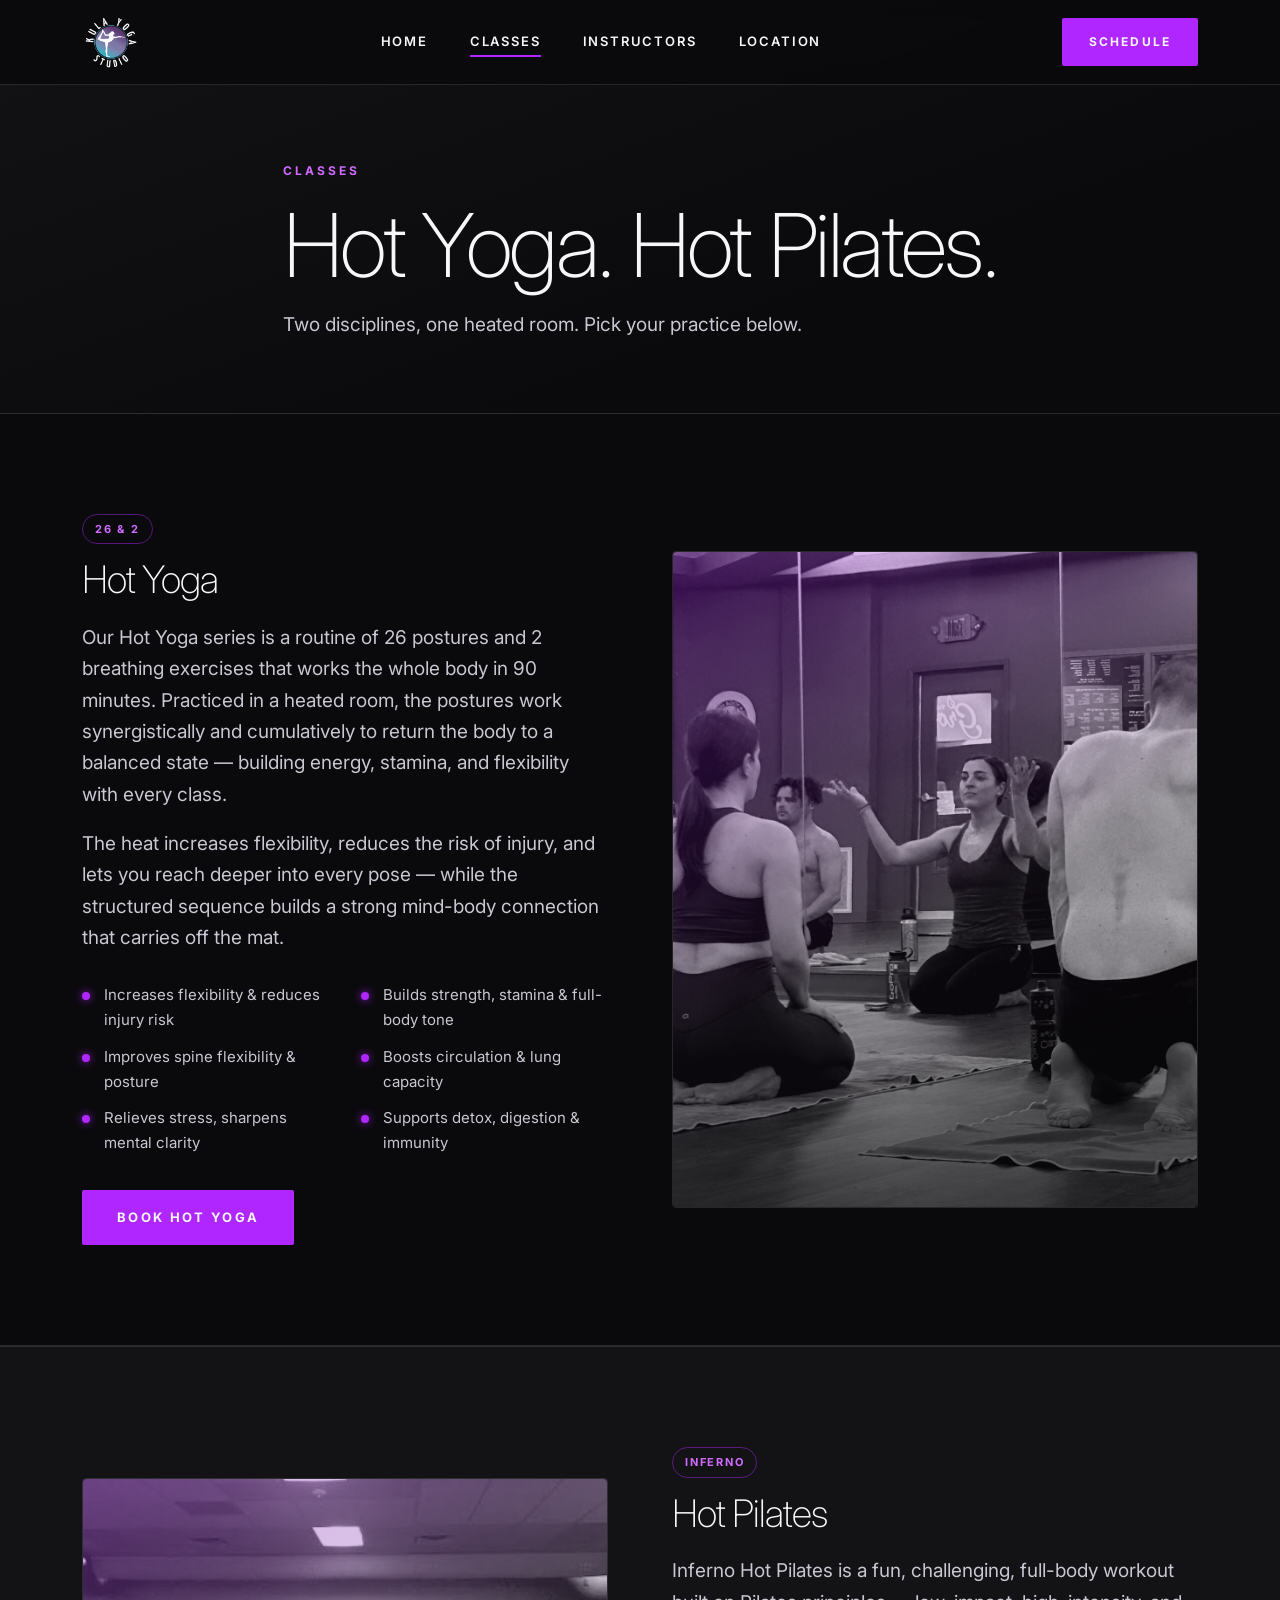
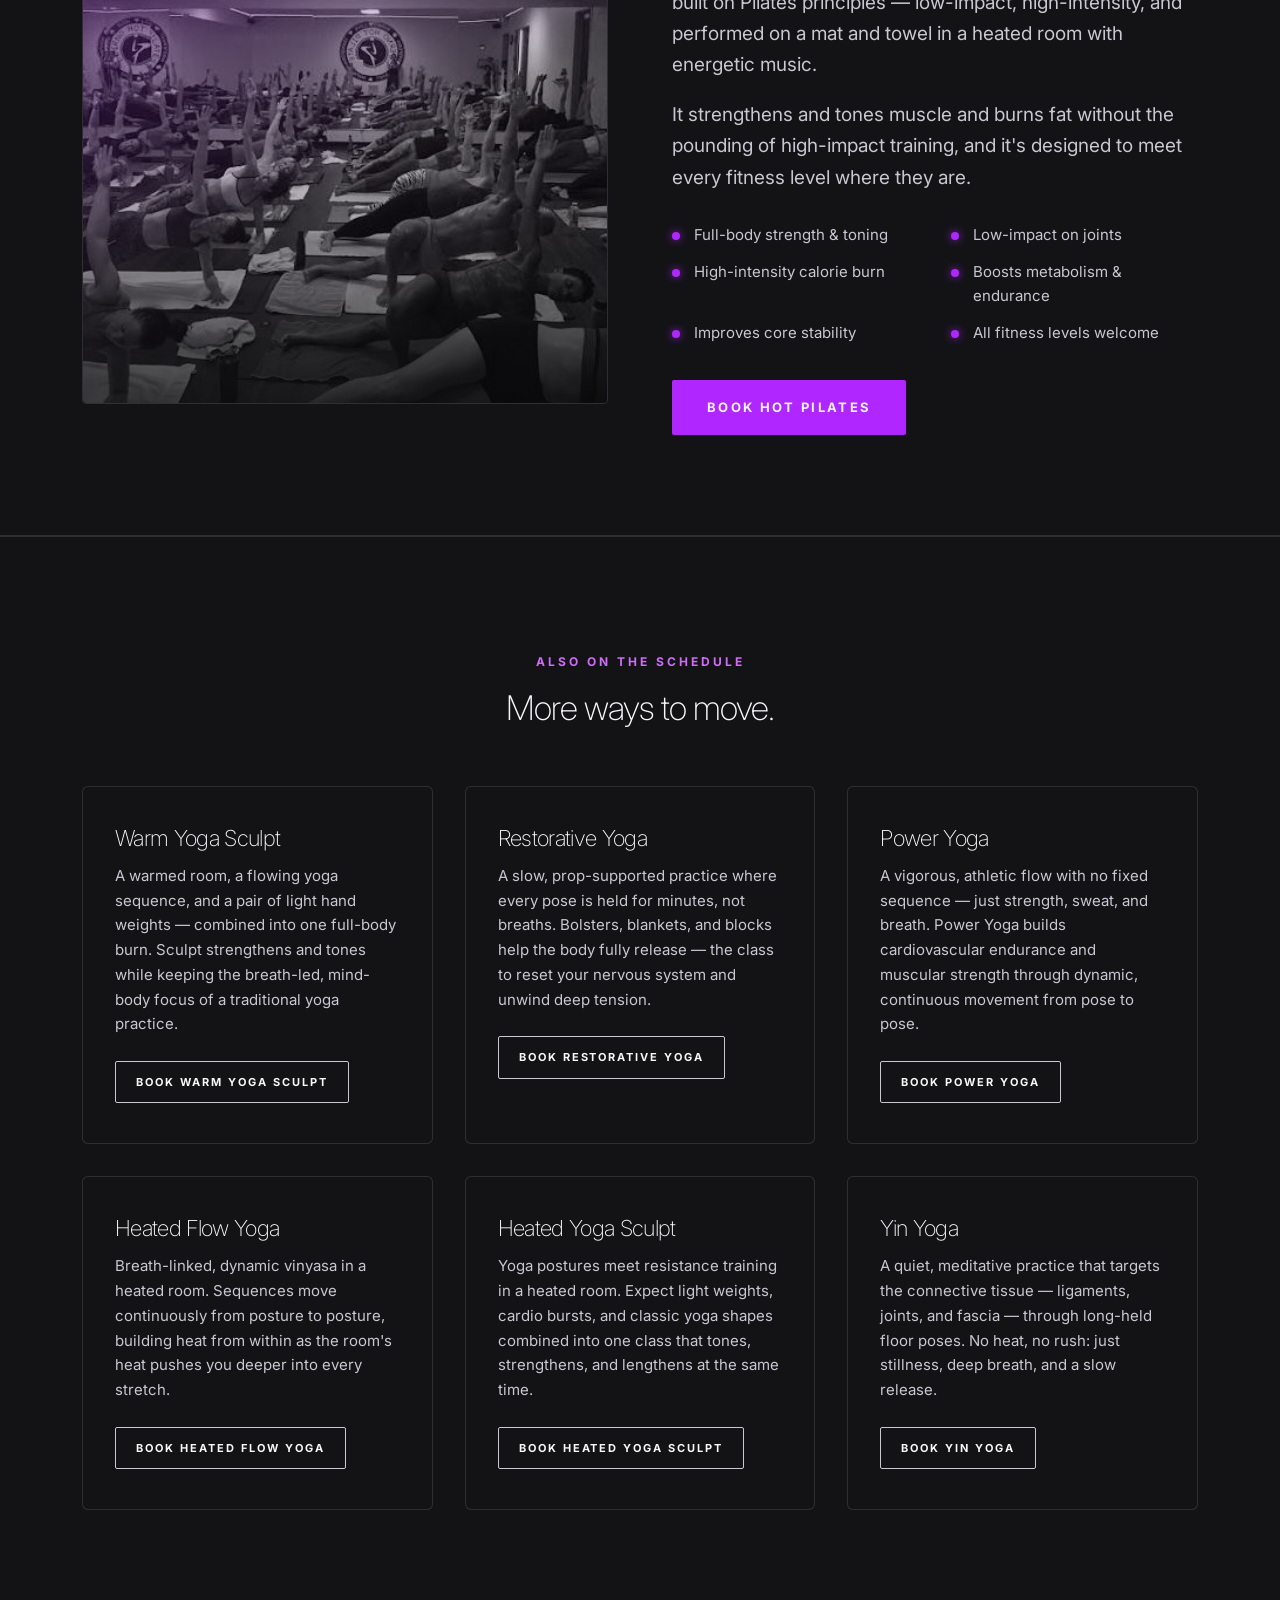
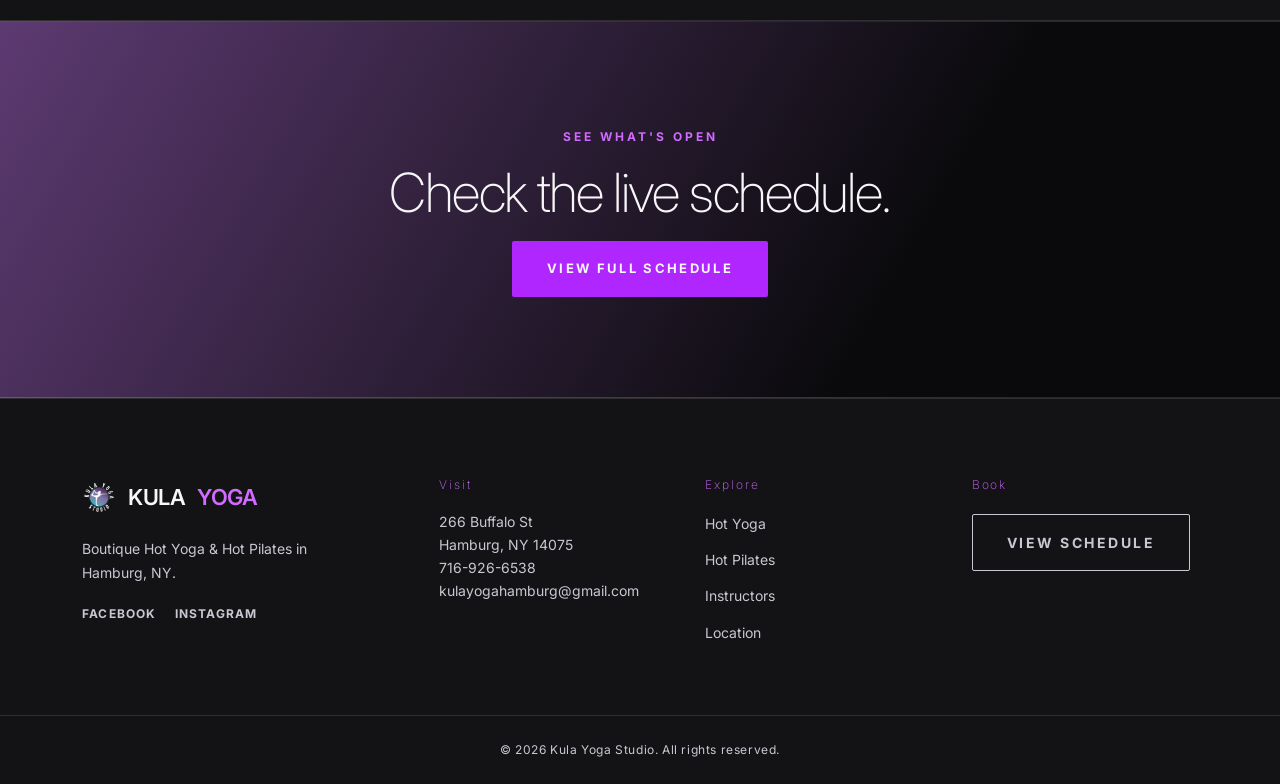
==== commit 2f0f4b47: "Add files via upload" ====
--- a/classes.html
+++ b/classes.html
@@ -22,6 +22,12 @@
           <ul class="dropdown">
             <li><a href="classes.html#hot-yoga">Hot Yoga</a></li>
             <li><a href="classes.html#hot-pilates">Hot Pilates</a></li>
+            <li><a href="classes.html#warm-yoga-sculpt">Warm Yoga Sculpt</a></li>
+            <li><a href="classes.html#restorative-yoga">Restorative Yoga</a></li>
+            <li><a href="classes.html#power-yoga">Power Yoga</a></li>
+            <li><a href="classes.html#heated-flow-yoga">Heated Flow Yoga</a></li>
+            <li><a href="classes.html#heated-yoga-sculpt">Heated Yoga Sculpt</a></li>
+            <li><a href="classes.html#yin-yoga">Yin Yoga</a></li>
           </ul>
         </li>
         <li><a href="instructors.html">Instructors</a></li>
@@ -101,31 +107,37 @@
     <div class="card class-mini-card" id="warm-yoga-sculpt">
       <h3 style="font-size:22px;">Warm Yoga Sculpt</h3>
       <p>A warmed room, a flowing yoga sequence, and a pair of light hand weights — combined into one full-body burn. Sculpt strengthens and tones while keeping the breath-led, mind-body focus of a traditional yoga practice.</p>
+      <div class="btn-row"><a class="btn btn-outline btn-sm" href="https://clients.mindbodyonline.com/asp/main_shop.asp?fl=true&amp;tabID=3" target="_blank" rel="noopener">Book Warm Yoga Sculpt</a></div>
     </div>
 
     <div class="card class-mini-card" id="restorative-yoga">
       <h3 style="font-size:22px;">Restorative Yoga</h3>
       <p>A slow, prop-supported practice where every pose is held for minutes, not breaths. Bolsters, blankets, and blocks help the body fully release — the class to reset your nervous system and unwind deep tension.</p>
+      <div class="btn-row"><a class="btn btn-outline btn-sm" href="https://clients.mindbodyonline.com/asp/main_shop.asp?fl=true&amp;tabID=3" target="_blank" rel="noopener">Book Restorative Yoga</a></div>
     </div>
 
     <div class="card class-mini-card" id="power-yoga">
       <h3 style="font-size:22px;">Power Yoga</h3>
       <p>A vigorous, athletic flow with no fixed sequence — just strength, sweat, and breath. Power Yoga builds cardiovascular endurance and muscular strength through dynamic, continuous movement from pose to pose.</p>
+      <div class="btn-row"><a class="btn btn-outline btn-sm" href="https://clients.mindbodyonline.com/asp/main_shop.asp?fl=true&amp;tabID=3" target="_blank" rel="noopener">Book Power Yoga</a></div>
     </div>
 
     <div class="card class-mini-card" id="heated-flow-yoga">
       <h3 style="font-size:22px;">Heated Flow Yoga</h3>
       <p>Breath-linked, dynamic vinyasa in a heated room. Sequences move continuously from posture to posture, building heat from within as the room's heat pushes you deeper into every stretch.</p>
+      <div class="btn-row"><a class="btn btn-outline btn-sm" href="https://clients.mindbodyonline.com/asp/main_shop.asp?fl=true&amp;tabID=3" target="_blank" rel="noopener">Book Heated Flow Yoga</a></div>
     </div>
 
     <div class="card class-mini-card" id="heated-yoga-sculpt">
       <h3 style="font-size:22px;">Heated Yoga Sculpt</h3>
       <p>Yoga postures meet resistance training in a heated room. Expect light weights, cardio bursts, and classic yoga shapes combined into one class that tones, strengthens, and lengthens at the same time.</p>
+      <div class="btn-row"><a class="btn btn-outline btn-sm" href="https://clients.mindbodyonline.com/asp/main_shop.asp?fl=true&amp;tabID=3" target="_blank" rel="noopener">Book Heated Yoga Sculpt</a></div>
     </div>
 
     <div class="card class-mini-card" id="yin-yoga">
       <h3 style="font-size:22px;">Yin Yoga</h3>
       <p>A quiet, meditative practice that targets the connective tissue — ligaments, joints, and fascia — through long-held floor poses. No heat, no rush: just stillness, deep breath, and a slow release.</p>
+      <div class="btn-row"><a class="btn btn-outline btn-sm" href="https://clients.mindbodyonline.com/asp/main_shop.asp?fl=true&amp;tabID=3" target="_blank" rel="noopener">Book Yin Yoga</a></div>
     </div>
 
   </div>
--- a/styles.css
+++ b/styles.css
@@ -564,6 +564,9 @@
 .class-mini-card { scroll-margin-top: 110px; }
 .class-mini-card h3 { margin-bottom: 14px; }
 .class-mini-card p { color: var(--white-dim); font-size: 15px; }
+.class-mini-card .btn-row { margin-top: 24px; }
+
+.btn-sm { padding: 11px 20px; font-size: 11px; }
 
 /* Testimonials */
 .testimonial {
